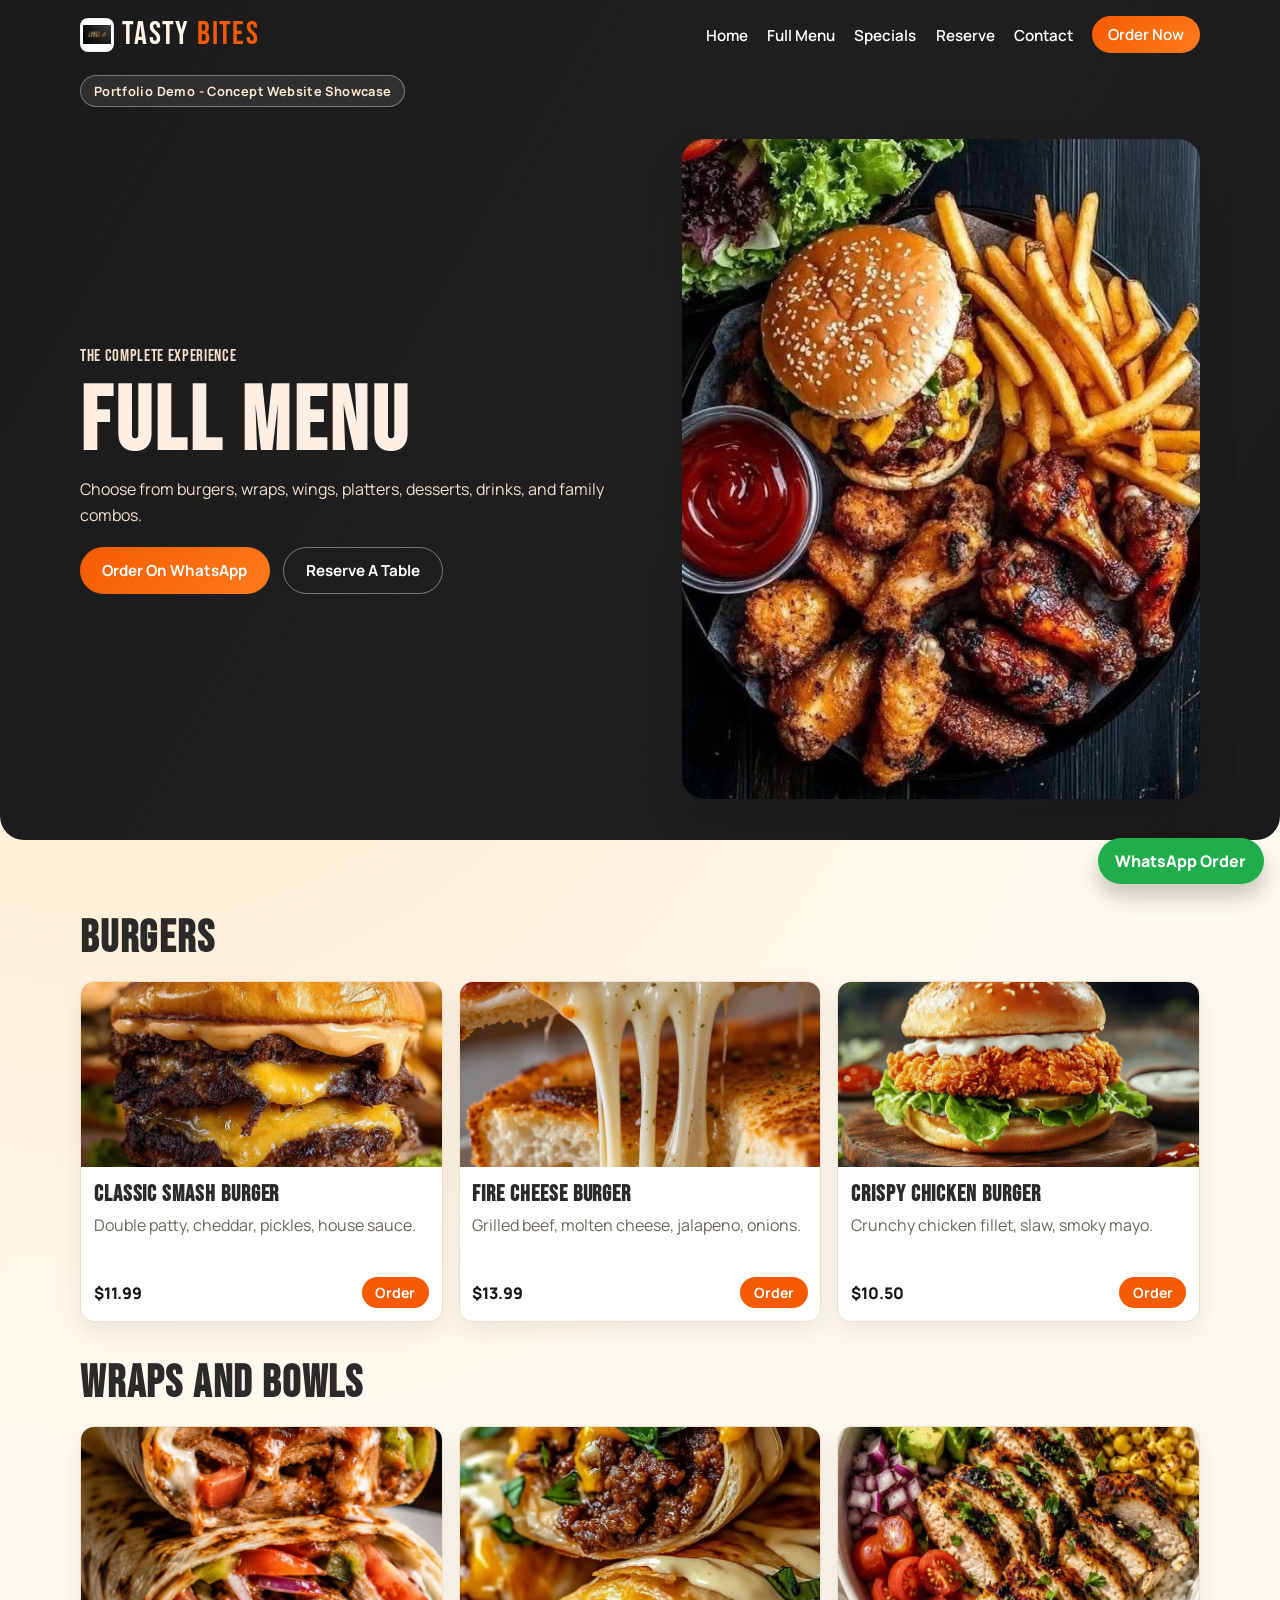
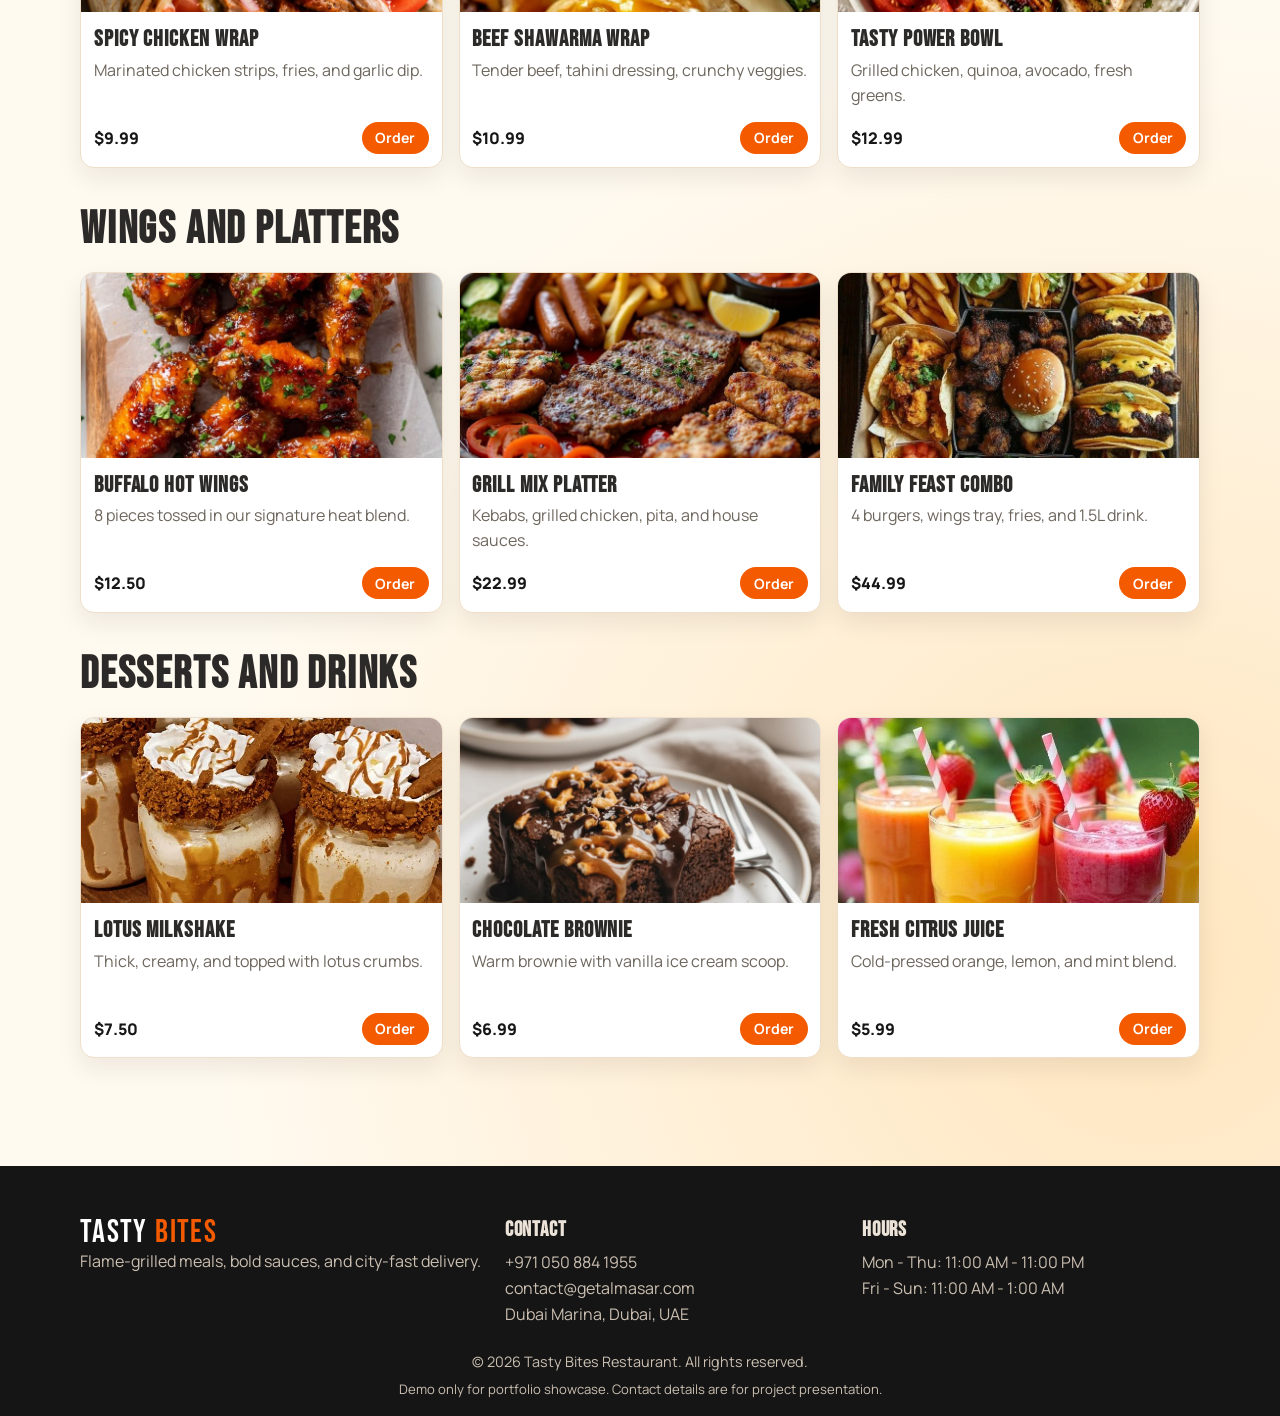
==== menu.html @ 3a83e609 "Complete Tasty Bites website with full pages, media updates, and interactions" ====
<!DOCTYPE html>
<html lang="en">
<head>
   <meta charset="UTF-8" />
   <meta name="viewport" content="width=device-width, initial-scale=1.0" />
   <meta name="description" content="Full restaurant menu for Tasty Bites Restaurant." />
   <title>Full Menu | Tasty Bites</title>
   <link rel="preconnect" href="https://fonts.googleapis.com" />
   <link rel="preconnect" href="https://fonts.gstatic.com" crossorigin />
   <link href="https://fonts.googleapis.com/css2?family=Bebas+Neue&family=Manrope:wght@400;500;600;700;800&display=swap" rel="stylesheet" />
   <link rel="stylesheet" href="styles.css" />
</head>
<body class="menu-page">
   <header class="header" id="home">
      <nav class="nav container" aria-label="Main navigation">
         <a href="index.html" class="brand" aria-label="Tasty Bites home">
            <img src="images/logo.jpg" alt="Tasty Bites logo" class="brand-logo" />
            Tasty<span>Bites</span>
         </a>
         <button class="nav-toggle" id="nav-toggle" aria-label="Toggle menu" aria-expanded="false">Menu</button>
         <ul class="nav-links" id="nav-links">
            <li><a href="index.html#home">Home</a></li>
            <li><a href="menu.html">Full Menu</a></li>
            <li><a href="index.html#specials">Specials</a></li>
            <li><a href="index.html#reservation">Reserve</a></li>
            <li><a href="index.html#contact">Contact</a></li>
            <li><a class="btn btn-nav js-whatsapp-order" href="https://wa.me/9710508841955" data-item="I want to place a full menu order">Order Now</a></li>
         </ul>
      </nav>

      <div class="container">
         <p class="demo-badge">Portfolio Demo - Concept Website Showcase</p>
      </div>

      <section class="hero container menu-hero">
         <div class="hero-copy reveal-up">
            <p class="eyebrow">The Complete Experience</p>
            <h1>Full Menu</h1>
            <p>Choose from burgers, wraps, wings, platters, desserts, drinks, and family combos.</p>
            <div class="hero-actions">
               <a class="btn js-whatsapp-order" href="https://wa.me/9710508841955" data-item="Hi, I need help choosing from the full menu">Order On WhatsApp</a>
               <a class="btn btn-ghost" href="index.html#reservation">Reserve A Table</a>
            </div>
         </div>
         <div class="hero-media reveal-up delay-1">
            <img src="images/food-bg.jpg" alt="Tasty Bites menu spread" class="cover-image" />
         </div>
      </section>
   </header>

   <main>
      <section class="section container">
         <div class="menu-group reveal-up" id="burgers">
            <h2>Burgers</h2>
            <div class="menu-grid">
               <article class="menu-item-card">
                  <img src="images/classic smash.jpg" alt="Classic smash burger" class="cover-image" />
                  <h3>Classic Smash Burger</h3>
                  <p>Double patty, cheddar, pickles, house sauce.</p>
                  <div class="menu-item-footer"><span>$11.99</span><a href="https://wa.me/9710508841955" class="js-whatsapp-order" data-item="Classic Smash Burger">Order</a></div>
               </article>
               <article class="menu-item-card">
                  <img src="images/Fire cheese.jpg" alt="Fire cheese burger" class="cover-image" />
                  <h3>Fire Cheese Burger</h3>
                  <p>Grilled beef, molten cheese, jalapeno, onions.</p>
                  <div class="menu-item-footer"><span>$13.99</span><a href="https://wa.me/9710508841955" class="js-whatsapp-order" data-item="Fire Cheese Burger">Order</a></div>
               </article>
               <article class="menu-item-card">
                  <img src="images/chicken burger.jpg" alt="Crispy chicken burger" class="cover-image" />
                  <h3>Crispy Chicken Burger</h3>
                  <p>Crunchy chicken fillet, slaw, smoky mayo.</p>
                  <div class="menu-item-footer"><span>$10.50</span><a href="https://wa.me/9710508841955" class="js-whatsapp-order" data-item="Crispy Chicken Burger">Order</a></div>
               </article>
            </div>
         </div>

         <div class="menu-group reveal-up delay-1" id="wraps">
            <h2>Wraps And Bowls</h2>
            <div class="menu-grid">
               <article class="menu-item-card">
                  <img src="images/spicy wrap.jpg" alt="Spicy chicken wrap" class="cover-image" />
                  <h3>Spicy Chicken Wrap</h3>
                  <p>Marinated chicken strips, fries, and garlic dip.</p>
                  <div class="menu-item-footer"><span>$9.99</span><a href="https://wa.me/9710508841955" class="js-whatsapp-order" data-item="Spicy Chicken Wrap">Order</a></div>
               </article>
               <article class="menu-item-card">
                  <img src="images/beef Wrap.jpg" alt="Beef shawarma wrap" class="cover-image" />
                  <h3>Beef Shawarma Wrap</h3>
                  <p>Tender beef, tahini dressing, crunchy veggies.</p>
                  <div class="menu-item-footer"><span>$10.99</span><a href="https://wa.me/9710508841955" class="js-whatsapp-order" data-item="Beef Shawarma Wrap">Order</a></div>
               </article>
               <article class="menu-item-card">
                  <img src="images/power bowl.jpg" alt="Healthy power bowl" class="cover-image" />
                  <h3>Tasty Power Bowl</h3>
                  <p>Grilled chicken, quinoa, avocado, fresh greens.</p>
                  <div class="menu-item-footer"><span>$12.99</span><a href="https://wa.me/9710508841955" class="js-whatsapp-order" data-item="Flame Power Bowl">Order</a></div>
               </article>
            </div>
         </div>

         <div class="menu-group reveal-up" id="platters">
            <h2>Wings And Platters</h2>
            <div class="menu-grid">
               <article class="menu-item-card">
                  <img src="images/hot wings.jpg" alt="Buffalo hot wings" class="cover-image" />
                  <h3>Buffalo Hot Wings</h3>
                  <p>8 pieces tossed in our signature heat blend.</p>
                  <div class="menu-item-footer"><span>$12.50</span><a href="https://wa.me/9710508841955" class="js-whatsapp-order" data-item="Buffalo Hot Wings">Order</a></div>
               </article>
               <article class="menu-item-card">
                  <img src="images/Grill mix.jpg" alt="Mixed grill platter" class="cover-image" />
                  <h3>Grill Mix Platter</h3>
                  <p>Kebabs, grilled chicken, pita, and house sauces.</p>
                  <div class="menu-item-footer"><span>$22.99</span><a href="https://wa.me/9710508841955" class="js-whatsapp-order" data-item="Grill Mix Platter">Order</a></div>
               </article>
               <article class="menu-item-card">
                  <img src="images/family feast.jpg" alt="Family feast combo" class="cover-image" />
                  <h3>Family Feast Combo</h3>
                  <p>4 burgers, wings tray, fries, and 1.5L drink.</p>
                  <div class="menu-item-footer"><span>$44.99</span><a href="https://wa.me/9710508841955" class="js-whatsapp-order" data-item="Family Feast Combo">Order</a></div>
               </article>
            </div>
         </div>

         <div class="menu-group reveal-up delay-1" id="desserts">
            <h2>Desserts And Drinks</h2>
            <div class="menu-grid">
               <article class="menu-item-card">
                  <img src="images/Lotus Biscoff Milkshakes.jpg" alt="Lotus milkshake" class="cover-image" />
                  <h3>Lotus Milkshake</h3>
                  <p>Thick, creamy, and topped with lotus crumbs.</p>
                  <div class="menu-item-footer"><span>$7.50</span><a href="https://wa.me/9710508841955" class="js-whatsapp-order" data-item="Lotus Milkshake">Order</a></div>
               </article>
               <article class="menu-item-card">
                  <img src="images/choco brownie.jpg" alt="Chocolate brownie" class="cover-image" />
                  <h3>Chocolate Brownie</h3>
                  <p>Warm brownie with vanilla ice cream scoop.</p>
                  <div class="menu-item-footer"><span>$6.99</span><a href="https://wa.me/9710508841955" class="js-whatsapp-order" data-item="Chocolate Brownie">Order</a></div>
               </article>
               <article class="menu-item-card">
                  <img src="images/Fresh  juices.jpg" alt="Fresh orange juice" class="cover-image" />
                  <h3>Fresh Citrus Juice</h3>
                  <p>Cold-pressed orange, lemon, and mint blend.</p>
                  <div class="menu-item-footer"><span>$5.99</span><a href="https://wa.me/9710508841955" class="js-whatsapp-order" data-item="Fresh Citrus Juice">Order</a></div>
               </article>
            </div>
         </div>
      </section>
   </main>

   <footer class="footer" id="contact">
      <div class="container footer-grid">
         <div>
            <a href="index.html" class="brand brand-footer">Tasty<span>Bites</span></a>
            <p>Flame-grilled meals, bold sauces, and city-fast delivery.</p>
         </div>

         <div>
            <h3>Contact</h3>
            <p><a href="tel:+9710508841955">+971 050 884 1955</a></p>
            <p><a href="mailto:contact@getalmasar.com">contact@getalmasar.com</a></p>
            <p>Dubai Marina, Dubai, UAE</p>
         </div>

         <div>
            <h3>Hours</h3>
            <p>Mon - Thu: 11:00 AM - 11:00 PM</p>
            <p>Fri - Sun: 11:00 AM - 1:00 AM</p>
         </div>
      </div>
      <p class="copyright">&copy; <span id="year"></span> Tasty Bites Restaurant. All rights reserved.</p>
      <p class="demo-note">Demo only for portfolio showcase. Contact details are for project presentation.</p>
   </footer>

   <a
      class="whatsapp-float js-whatsapp-order"
      href="https://wa.me/9710508841955"
      data-item="Hi Tasty Bites, I would like to place an order from the full menu."
      aria-label="Chat on WhatsApp"
   >
      WhatsApp Order
   </a>

   <script src="script.js"></script>
</body>
</html>
---- styles.css ----
:root {
    --bg: #fffaf0;
    --surface: #ffffff;
    --surface-soft: #fff2dd;
    --charcoal: #171717;
    --text: #2b2a28;
    --muted: #6d665d;
    --brand: #f45b00;
    --brand-dark: #cb4600;
    --accent: #ffb703;
    --success: #0f9d58;
    --radius-md: 14px;
    --radius-lg: 22px;
    --shadow: 0 20px 40px rgba(0, 0, 0, 0.12);
}

* {
    box-sizing: border-box;
}

html {
    scroll-behavior: smooth;
}

body {
    margin: 0;
    font-family: "Manrope", sans-serif;
    background: radial-gradient(circle at 10% 15%, #ffe8c8 0%, transparent 36%),
        radial-gradient(circle at 90% 85%, #ffe6bf 0%, transparent 34%),
        var(--bg);
    color: var(--text);
    overflow-x: hidden;
}

h1,
h2,
h3,
.brand,
.eyebrow {
    font-family: "Bebas Neue", sans-serif;
    letter-spacing: 0.04em;
    margin: 0;
}

p {
    margin: 0;
}

a {
    color: inherit;
    text-decoration: none;
}

.container {
    width: min(1120px, 92%);
    margin: 0 auto;
}

.section {
    padding: 4.5rem 0;
}

.section-alt {
    background: linear-gradient(180deg, #fffaf0, #fff2dd);
}

.section-dark {
    background: linear-gradient(120deg, #1f1c1a 0%, #2f2620 100%);
    color: #f2ebe2;
}

.section-head {
    margin-bottom: 2rem;
}

.section-tools {
    margin-top: 0.8rem;
}

.section-head h2 {
    font-size: clamp(2rem, 5vw, 3.1rem);
    line-height: 1;
}

.eyebrow {
    display: inline-block;
    font-size: 1.05rem;
    color: var(--brand);
    margin-bottom: 0.4rem;
}

.site-bg-shapes {
    position: fixed;
    inset: 0;
    pointer-events: none;
    z-index: -1;
}

.shape {
    position: absolute;
    border-radius: 50%;
    filter: blur(2px);
}

.shape-one {
    width: 180px;
    height: 180px;
    right: -55px;
    top: 16%;
    background: radial-gradient(circle, rgba(244, 91, 0, 0.26), transparent 68%);
}

.shape-two {
    width: 220px;
    height: 220px;
    left: -65px;
    top: 50%;
    background: radial-gradient(circle, rgba(255, 183, 3, 0.25), transparent 68%);
}

.shape-three {
    width: 280px;
    height: 280px;
    right: 24%;
    bottom: -110px;
    background: radial-gradient(circle, rgba(244, 91, 0, 0.16), transparent 70%);
}

.header {
    background: linear-gradient(120deg, #1a1a1a 0%, #1f1f1f 50%, #1a1a1a 100%);
    color: #fff9f0;
    border-bottom-left-radius: 30px;
    border-bottom-right-radius: 30px;
    overflow: hidden;
}

.nav {
    display: flex;
    justify-content: space-between;
    align-items: center;
    padding: 1rem 0;
    gap: 1rem;
}

.brand {
    display: inline-flex;
    align-items: center;
    gap: 0.5rem;
    font-size: 2rem;
    line-height: 1;
    color: #fff6ea;
}

.brand-logo {
    width: 34px;
    height: 34px;
    object-fit: contain;
    border-radius: 8px;
    background: #fff;
    padding: 2px;
    border: 1px solid rgba(0, 0, 0, 0.08);
}

.brand span {
    color: var(--brand);
}

.nav-toggle {
    display: none;
    border: 1px solid rgba(255, 255, 255, 0.35);
    background: transparent;
    color: #fff;
    padding: 0.45rem 0.8rem;
    border-radius: 8px;
    cursor: pointer;
}

.nav-links {
    display: flex;
    align-items: center;
    gap: 1.2rem;
    list-style: none;
    margin: 0;
    padding: 0;
}

.nav-links a {
    color: #fff;
    font-weight: 600;
    font-size: 0.95rem;
}

.nav-links a:hover {
    color: var(--accent);
}

.btn {
    border: none;
    display: inline-flex;
    align-items: center;
    justify-content: center;
    gap: 0.5rem;
    background: linear-gradient(135deg, var(--brand), #ff7b1d);
    color: #fff;
    font-weight: 700;
    font-size: 0.95rem;
    border-radius: 999px;
    padding: 0.75rem 1.4rem;
    cursor: pointer;
    transition: transform 0.25s ease, box-shadow 0.25s ease, background-color 0.25s ease;
}

.btn:hover {
    transform: translateY(-2px);
    box-shadow: 0 10px 20px rgba(244, 91, 0, 0.35);
}

.btn-ghost {
    background: transparent;
    border: 1px solid rgba(255, 255, 255, 0.4);
}

.btn-nav {
    padding: 0.5rem 1rem;
}

.demo-badge {
    display: inline-flex;
    align-items: center;
    padding: 0.35rem 0.8rem;
    border-radius: 999px;
    border: 1px solid rgba(255, 255, 255, 0.35);
    background: rgba(255, 255, 255, 0.09);
    color: #ffe8d2;
    font-size: 0.8rem;
    font-weight: 700;
    letter-spacing: 0.03em;
    margin: 0.4rem 0 0;
}

.hero {
    display: grid;
    grid-template-columns: 1.1fr 1fr;
    gap: 2rem;
    align-items: center;
    padding: 2rem 0 3.4rem;
}

.hero-copy h1 {
    font-size: clamp(3rem, 7vw, 5.6rem);
    line-height: 0.92;
    margin: 0.35rem 0 0.8rem;
    color: #ffefe2;
}

.hero-copy p {
    color: #f4dfca;
    line-height: 1.6;
    max-width: 560px;
}

.hero-actions {
    display: flex;
    flex-wrap: wrap;
    gap: 0.8rem;
    margin-top: 1.2rem;
}

.hero-highlights {
    margin: 1.4rem 0 0;
    padding: 0;
    list-style: none;
    display: flex;
    flex-wrap: wrap;
    gap: 0.9rem;
}

.hero-highlights li {
    background: rgba(255, 255, 255, 0.08);
    border: 1px solid rgba(255, 255, 255, 0.2);
    border-radius: 999px;
    padding: 0.35rem 0.8rem;
    font-size: 0.85rem;
}

.hero-media {
    position: relative;
}

.cover-image {
    width: 100%;
    height: 100%;
    object-fit: cover;
    display: block;
    background: #ece5db;
}

.hero-media .cover-image {
    min-height: 380px;
    border-radius: var(--radius-lg);
    box-shadow: var(--shadow);
}

.floating-card {
    position: absolute;
    bottom: 1rem;
    left: 1rem;
    background: rgba(18, 18, 18, 0.86);
    color: #fff;
    border: 1px solid rgba(255, 255, 255, 0.24);
    border-radius: 12px;
    padding: 0.65rem 0.85rem;
    font-weight: 700;
    font-size: 0.85rem;
}

.category-grid,
.special-grid,
.feature-grid,
.media-grid {
    display: grid;
    gap: 1.1rem;
}

.category-grid {
    grid-template-columns: repeat(3, minmax(0, 1fr));
}

.category-card,
.special-card,
.feature-card,
.reservation-form,
.media-grid video,
.about-media,
.map-wrap iframe {
    border-radius: var(--radius-md);
}

.category-card {
    background: var(--surface);
    box-shadow: 0 10px 20px rgba(32, 22, 10, 0.08);
    overflow: hidden;
    transition: transform 0.3s ease;
}

.category-card:hover {
    transform: translateY(-4px);
}

.category-card .cover-image {
    height: 170px;
}

.category-card h3 {
    padding: 0.9rem 0.9rem 1rem;
    font-size: 1.5rem;
}

.special-grid {
    grid-template-columns: repeat(3, minmax(0, 1fr));
}

.special-card {
    overflow: hidden;
    background: #1e1c1a;
    color: #fff;
    box-shadow: 0 15px 30px rgba(40, 20, 0, 0.2);
}

.special-card .cover-image {
    height: 210px;
}

.special-content {
    padding: 1rem;
}

.special-content h3 {
    font-size: 1.7rem;
    margin-bottom: 0.35rem;
}

.special-content p {
    color: #d7d0c8;
    font-size: 0.92rem;
}

.special-meta {
    margin-top: 0.85rem;
    display: flex;
    justify-content: space-between;
    align-items: center;
}

.price {
    font-weight: 800;
    color: var(--accent);
}

.tag {
    background: #ff5f14;
    color: #fff;
    border-radius: 999px;
    padding: 0.28rem 0.6rem;
    font-size: 0.74rem;
    font-weight: 700;
}

.feature-grid {
    grid-template-columns: repeat(4, minmax(0, 1fr));
}

.feature-card {
    background: var(--surface);
    padding: 1.2rem;
    border: 1px solid #f0e5d5;
}

.feature-card h3 {
    font-size: 1.5rem;
    margin-bottom: 0.5rem;
}

.feature-card p {
    color: var(--muted);
    line-height: 1.55;
}

.about-layout {
    display: grid;
    grid-template-columns: 1fr 1fr;
    gap: 1.4rem;
    align-items: center;
}

.about-media {
    overflow: hidden;
    min-height: 330px;
}

.about-copy h2 {
    font-size: clamp(2rem, 4.4vw, 3.2rem);
    margin: 0.5rem 0 0.8rem;
}

.about-copy p {
    color: #ddd4c9;
    line-height: 1.7;
    margin-bottom: 0.9rem;
}

.media-grid {
    grid-template-columns: repeat(2, minmax(0, 1fr));
}

.media-grid video {
    width: 100%;
    aspect-ratio: 1 / 1;
    min-height: 0;
    background: #1f1f1f;
    object-fit: cover;
    box-shadow: 0 10px 20px rgba(0, 0, 0, 0.13);
}

.hover-preview {
    cursor: pointer;
}

.reservation-wrap {
    display: grid;
    grid-template-columns: 1fr 1.15fr;
    gap: 1.5rem;
    align-items: start;
}

.reservation-copy h2 {
    font-size: clamp(2rem, 4vw, 3rem);
    margin: 0.45rem 0 0.7rem;
}

.reservation-copy p {
    color: var(--muted);
    max-width: 420px;
    line-height: 1.65;
}

.reservation-form {
    background: var(--surface);
    border: 1px solid #eedec7;
    padding: 1rem;
    display: grid;
    grid-template-columns: 1fr 1fr;
    gap: 0.8rem;
}

.reservation-form label {
    display: flex;
    flex-direction: column;
    gap: 0.35rem;
    color: #4a443c;
    font-size: 0.88rem;
    font-weight: 700;
}

.reservation-form label:last-of-type,
.reservation-form .btn {
    grid-column: 1 / -1;
}

.reservation-status {
    grid-column: 1 / -1;
    margin-top: -0.1rem;
    color: var(--success);
    font-size: 0.88rem;
    font-weight: 700;
    min-height: 1.2rem;
}

.reservation-status.error {
    color: #c84032;
}

.reservation-form input,
.reservation-form textarea {
    width: 100%;
    border: 1px solid #e2d4c0;
    border-radius: 10px;
    padding: 0.7rem 0.8rem;
    font: inherit;
    color: #232323;
    background: #fffdf9;
}

.reservation-form input:focus,
.reservation-form textarea:focus {
    outline: none;
    border-color: #ff8b47;
    box-shadow: 0 0 0 3px rgba(255, 139, 71, 0.2);
}

.footer {
    background: #151515;
    color: #ebe2d8;
    padding: 3.2rem 0 1rem;
}

.footer-grid {
    display: grid;
    grid-template-columns: 1.2fr 1fr 1fr;
    gap: 1.2rem;
    margin-bottom: 1.4rem;
}

.brand-footer {
    color: #fff;
}

.footer h3 {
    font-size: 1.3rem;
    margin-bottom: 0.55rem;
}

.footer p {
    color: #cbbfb1;
    line-height: 1.6;
}

.map-wrap iframe {
    width: 100%;
    min-height: 240px;
    border: 0;
}

.copyright {
    text-align: center;
    margin-top: 1rem;
    color: #b4a391;
    font-size: 0.9rem;
}

.demo-note {
    text-align: center;
    color: #9f8e7d;
    font-size: 0.82rem;
    margin-top: 0.4rem;
}

.cover-image.is-missing {
    object-fit: contain;
    padding: 1rem;
    background: linear-gradient(145deg, #f5ebe0, #ece0d1);
}

.whatsapp-float {
    position: fixed;
    right: 1rem;
    bottom: 1rem;
    z-index: 20;
    background: #1fae4b;
    color: #fff;
    border-radius: 999px;
    padding: 0.75rem 1.1rem;
    font-weight: 800;
    box-shadow: 0 12px 22px rgba(0, 0, 0, 0.22);
    transition: transform 0.2s ease, background-color 0.2s ease;
}

.whatsapp-float:hover {
    transform: translateY(-2px);
    background: #17853a;
}

.menu-page .header {
    border-bottom-left-radius: 24px;
    border-bottom-right-radius: 24px;
}

.menu-hero {
    padding-bottom: 2.6rem;
}

.menu-group {
    margin-bottom: 2.2rem;
}

.menu-group h2 {
    font-size: clamp(2rem, 4.5vw, 2.8rem);
    margin-bottom: 1rem;
}

.menu-grid {
    display: grid;
    grid-template-columns: repeat(3, minmax(0, 1fr));
    gap: 1rem;
}

.menu-item-card {
    background: var(--surface);
    border-radius: var(--radius-md);
    overflow: hidden;
    border: 1px solid #efdfca;
    box-shadow: 0 10px 24px rgba(31, 17, 2, 0.08);
}

.menu-item-card .cover-image {
    height: 185px;
}

.menu-item-card h3 {
    font-size: 1.45rem;
    padding: 0.8rem 0.8rem 0.3rem;
}

.menu-item-card p {
    padding: 0 0.8rem;
    color: var(--muted);
    line-height: 1.55;
    min-height: 3.2em;
}

.menu-item-footer {
    display: flex;
    align-items: center;
    justify-content: space-between;
    padding: 0.8rem;
}

.menu-item-footer span {
    color: #171717;
    font-weight: 800;
}

.menu-item-footer a {
    background: var(--brand);
    color: #fff;
    border-radius: 999px;
    padding: 0.4rem 0.85rem;
    font-weight: 700;
    font-size: 0.88rem;
}

.menu-item-footer a:hover {
    background: var(--brand-dark);
}

.reveal-up {
    opacity: 0;
    transform: translateY(18px);
    transition: opacity 0.55s ease, transform 0.55s ease;
}

.reveal-up.visible {
    opacity: 1;
    transform: translateY(0);
}

.delay-1 {
    transition-delay: 0.12s;
}

.delay-2 {
    transition-delay: 0.22s;
}

@media (max-width: 980px) {
    .hero,
    .about-layout,
    .reservation-wrap {
        grid-template-columns: 1fr;
    }

    .category-grid,
    .special-grid,
    .menu-grid {
        grid-template-columns: repeat(2, minmax(0, 1fr));
    }

    .feature-grid,
    .footer-grid {
        grid-template-columns: repeat(2, minmax(0, 1fr));
    }

    .hero-copy h1 {
        font-size: clamp(2.8rem, 8vw, 4.7rem);
    }
}

@media (max-width: 760px) {
    .nav {
        position: relative;
    }

    .nav-toggle {
        display: inline-flex;
    }

    .nav-links {
        position: absolute;
        top: calc(100% + 0.5rem);
        right: 0;
        background: #252525;
        border: 1px solid rgba(255, 255, 255, 0.16);
        border-radius: 12px;
        width: min(280px, 95vw);
        padding: 0.9rem;
        flex-direction: column;
        align-items: stretch;
        display: none;
    }

    .nav-links.open {
        display: flex;
    }

    .btn-nav {
        width: 100%;
    }

    .category-grid,
    .special-grid,
    .feature-grid,
    .media-grid,
    .footer-grid,
    .reservation-form,
    .menu-grid {
        grid-template-columns: 1fr;
    }

    .menu-item-card p {
        min-height: auto;
    }

    .whatsapp-float {
        right: 0.7rem;
        bottom: 0.7rem;
        padding: 0.65rem 0.95rem;
        font-size: 0.88rem;
    }

    .hero-highlights {
        gap: 0.5rem;
    }

    .section {
        padding: 3.6rem 0;
    }
}
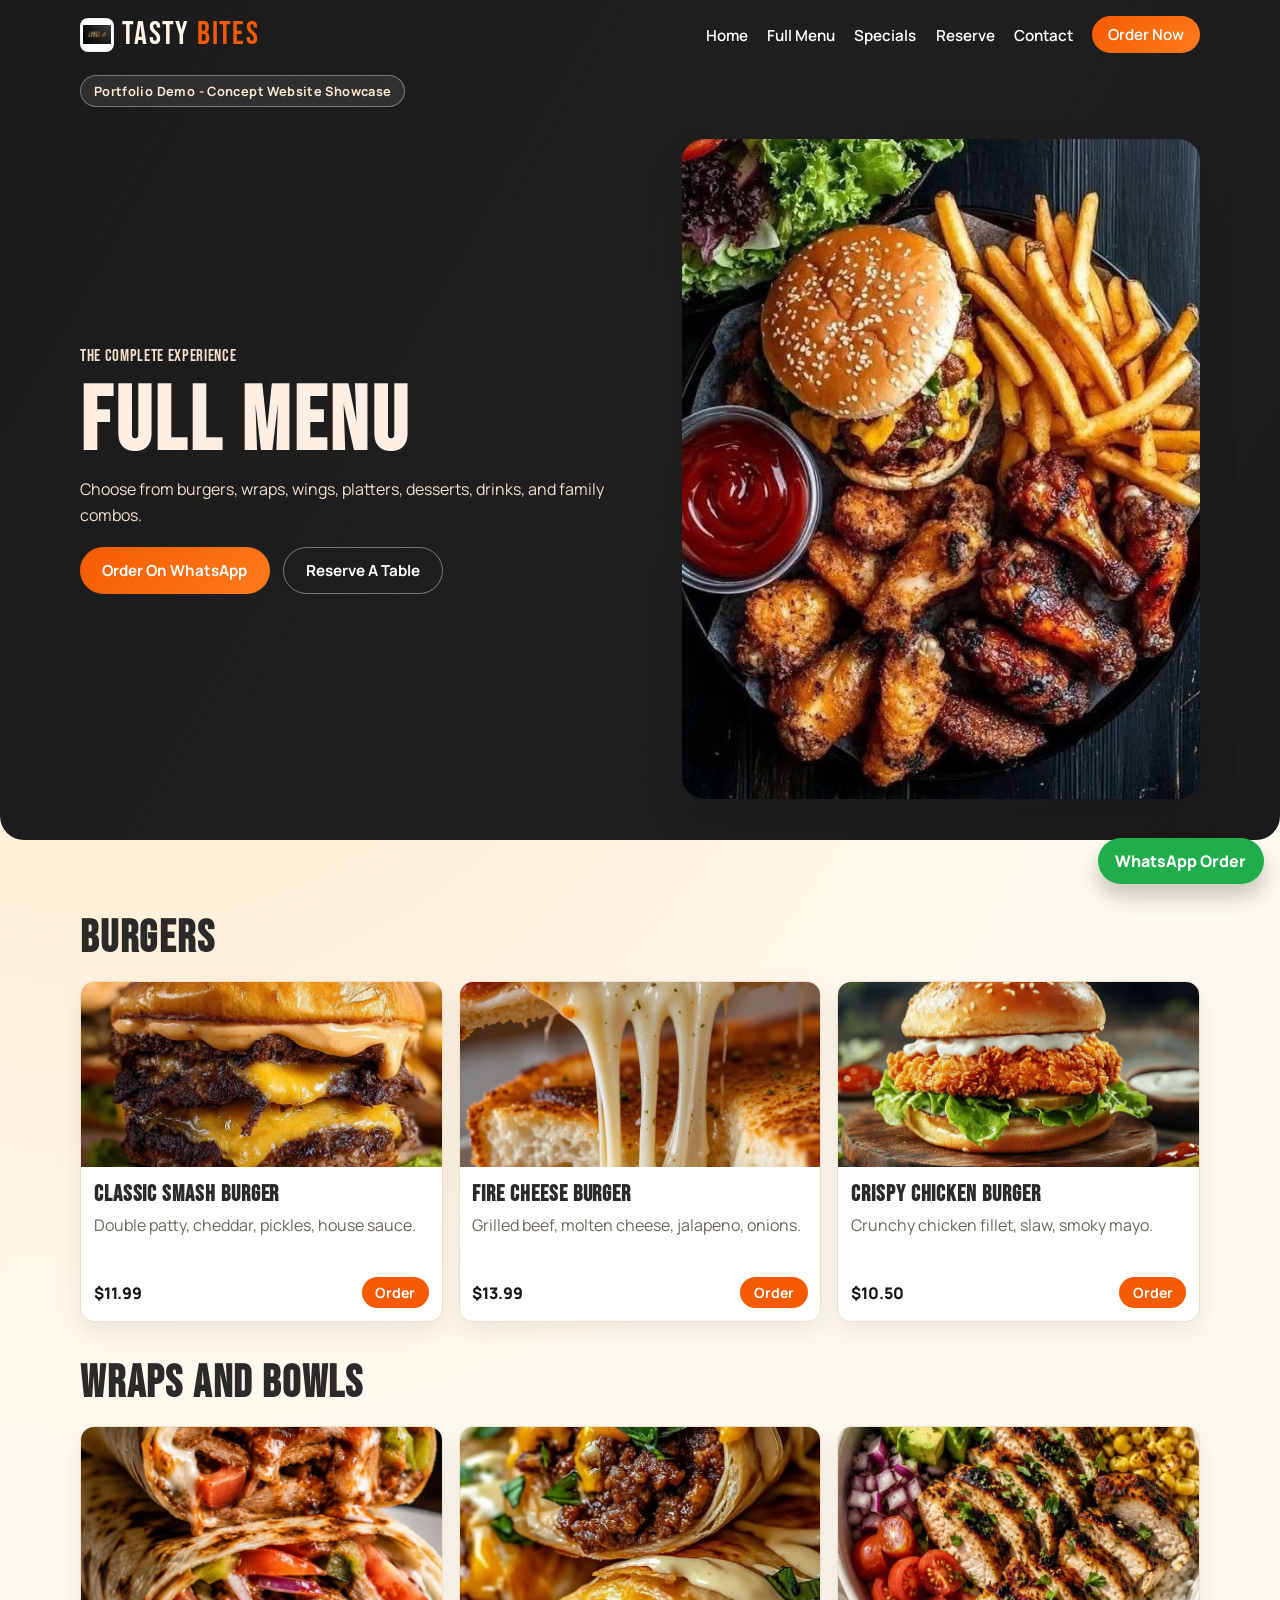
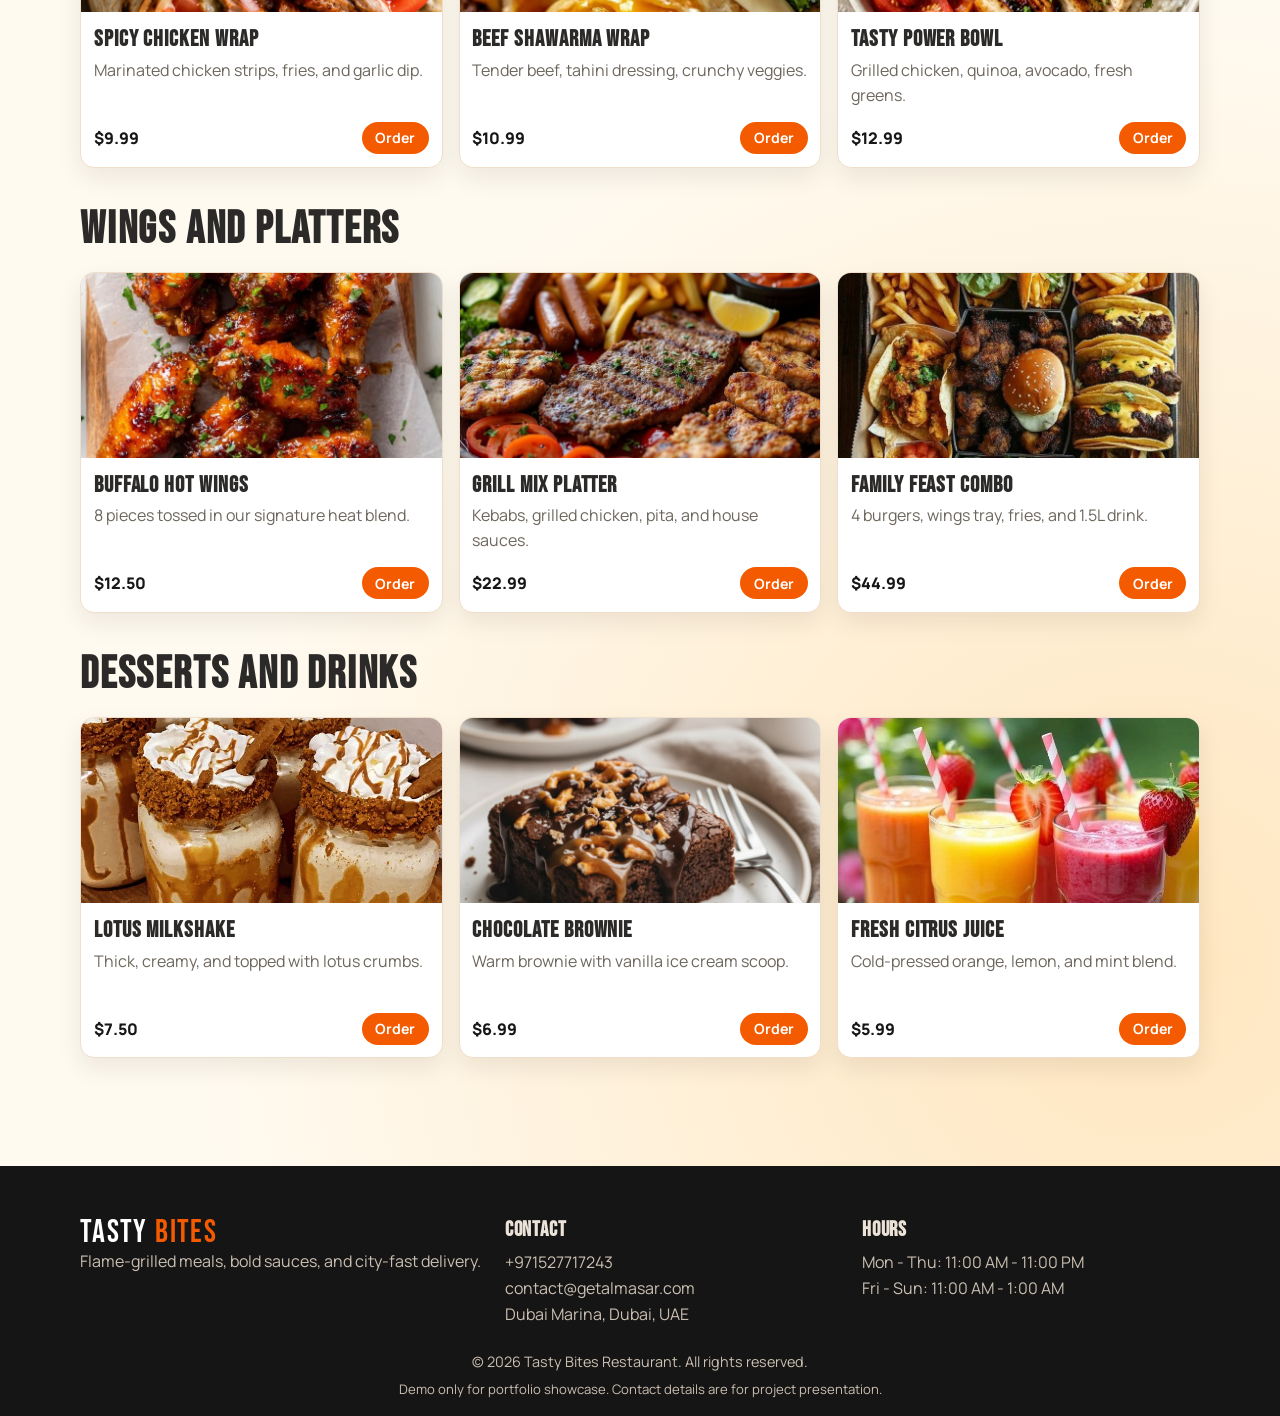
==== commit e1baebb6: "Update WhatsApp contact number across site" ====
--- a/menu.html
+++ b/menu.html
@@ -1,4 +1,4 @@
-<!DOCTYPE html>
+﻿<!DOCTYPE html>
 <html lang="en">
 <head>
    <meta charset="UTF-8" />
@@ -24,7 +24,7 @@
             <li><a href="index.html#specials">Specials</a></li>
             <li><a href="index.html#reservation">Reserve</a></li>
             <li><a href="index.html#contact">Contact</a></li>
-            <li><a class="btn btn-nav js-whatsapp-order" href="https://wa.me/9710508841955" data-item="I want to place a full menu order">Order Now</a></li>
+            <li><a class="btn btn-nav js-whatsapp-order" href="https://wa.me/971527717243" data-item="I want to place a full menu order">Order Now</a></li>
          </ul>
       </nav>
 
@@ -38,7 +38,7 @@
             <h1>Full Menu</h1>
             <p>Choose from burgers, wraps, wings, platters, desserts, drinks, and family combos.</p>
             <div class="hero-actions">
-               <a class="btn js-whatsapp-order" href="https://wa.me/9710508841955" data-item="Hi, I need help choosing from the full menu">Order On WhatsApp</a>
+               <a class="btn js-whatsapp-order" href="https://wa.me/971527717243" data-item="Hi, I need help choosing from the full menu">Order On WhatsApp</a>
                <a class="btn btn-ghost" href="index.html#reservation">Reserve A Table</a>
             </div>
          </div>
@@ -57,19 +57,19 @@
                   <img src="images/classic smash.jpg" alt="Classic smash burger" class="cover-image" />
                   <h3>Classic Smash Burger</h3>
                   <p>Double patty, cheddar, pickles, house sauce.</p>
-                  <div class="menu-item-footer"><span>$11.99</span><a href="https://wa.me/9710508841955" class="js-whatsapp-order" data-item="Classic Smash Burger">Order</a></div>
+                  <div class="menu-item-footer"><span>$11.99</span><a href="https://wa.me/971527717243" class="js-whatsapp-order" data-item="Classic Smash Burger">Order</a></div>
                </article>
                <article class="menu-item-card">
                   <img src="images/Fire cheese.jpg" alt="Fire cheese burger" class="cover-image" />
                   <h3>Fire Cheese Burger</h3>
                   <p>Grilled beef, molten cheese, jalapeno, onions.</p>
-                  <div class="menu-item-footer"><span>$13.99</span><a href="https://wa.me/9710508841955" class="js-whatsapp-order" data-item="Fire Cheese Burger">Order</a></div>
+                  <div class="menu-item-footer"><span>$13.99</span><a href="https://wa.me/971527717243" class="js-whatsapp-order" data-item="Fire Cheese Burger">Order</a></div>
                </article>
                <article class="menu-item-card">
                   <img src="images/chicken burger.jpg" alt="Crispy chicken burger" class="cover-image" />
                   <h3>Crispy Chicken Burger</h3>
                   <p>Crunchy chicken fillet, slaw, smoky mayo.</p>
-                  <div class="menu-item-footer"><span>$10.50</span><a href="https://wa.me/9710508841955" class="js-whatsapp-order" data-item="Crispy Chicken Burger">Order</a></div>
+                  <div class="menu-item-footer"><span>$10.50</span><a href="https://wa.me/971527717243" class="js-whatsapp-order" data-item="Crispy Chicken Burger">Order</a></div>
                </article>
             </div>
          </div>
@@ -81,19 +81,19 @@
                   <img src="images/spicy wrap.jpg" alt="Spicy chicken wrap" class="cover-image" />
                   <h3>Spicy Chicken Wrap</h3>
                   <p>Marinated chicken strips, fries, and garlic dip.</p>
-                  <div class="menu-item-footer"><span>$9.99</span><a href="https://wa.me/9710508841955" class="js-whatsapp-order" data-item="Spicy Chicken Wrap">Order</a></div>
+                  <div class="menu-item-footer"><span>$9.99</span><a href="https://wa.me/971527717243" class="js-whatsapp-order" data-item="Spicy Chicken Wrap">Order</a></div>
                </article>
                <article class="menu-item-card">
                   <img src="images/beef Wrap.jpg" alt="Beef shawarma wrap" class="cover-image" />
                   <h3>Beef Shawarma Wrap</h3>
                   <p>Tender beef, tahini dressing, crunchy veggies.</p>
-                  <div class="menu-item-footer"><span>$10.99</span><a href="https://wa.me/9710508841955" class="js-whatsapp-order" data-item="Beef Shawarma Wrap">Order</a></div>
+                  <div class="menu-item-footer"><span>$10.99</span><a href="https://wa.me/971527717243" class="js-whatsapp-order" data-item="Beef Shawarma Wrap">Order</a></div>
                </article>
                <article class="menu-item-card">
                   <img src="images/power bowl.jpg" alt="Healthy power bowl" class="cover-image" />
                   <h3>Tasty Power Bowl</h3>
                   <p>Grilled chicken, quinoa, avocado, fresh greens.</p>
-                  <div class="menu-item-footer"><span>$12.99</span><a href="https://wa.me/9710508841955" class="js-whatsapp-order" data-item="Flame Power Bowl">Order</a></div>
+                  <div class="menu-item-footer"><span>$12.99</span><a href="https://wa.me/971527717243" class="js-whatsapp-order" data-item="Flame Power Bowl">Order</a></div>
                </article>
             </div>
          </div>
@@ -105,19 +105,19 @@
                   <img src="images/hot wings.jpg" alt="Buffalo hot wings" class="cover-image" />
                   <h3>Buffalo Hot Wings</h3>
                   <p>8 pieces tossed in our signature heat blend.</p>
-                  <div class="menu-item-footer"><span>$12.50</span><a href="https://wa.me/9710508841955" class="js-whatsapp-order" data-item="Buffalo Hot Wings">Order</a></div>
+                  <div class="menu-item-footer"><span>$12.50</span><a href="https://wa.me/971527717243" class="js-whatsapp-order" data-item="Buffalo Hot Wings">Order</a></div>
                </article>
                <article class="menu-item-card">
                   <img src="images/Grill mix.jpg" alt="Mixed grill platter" class="cover-image" />
                   <h3>Grill Mix Platter</h3>
                   <p>Kebabs, grilled chicken, pita, and house sauces.</p>
-                  <div class="menu-item-footer"><span>$22.99</span><a href="https://wa.me/9710508841955" class="js-whatsapp-order" data-item="Grill Mix Platter">Order</a></div>
+                  <div class="menu-item-footer"><span>$22.99</span><a href="https://wa.me/971527717243" class="js-whatsapp-order" data-item="Grill Mix Platter">Order</a></div>
                </article>
                <article class="menu-item-card">
                   <img src="images/family feast.jpg" alt="Family feast combo" class="cover-image" />
                   <h3>Family Feast Combo</h3>
                   <p>4 burgers, wings tray, fries, and 1.5L drink.</p>
-                  <div class="menu-item-footer"><span>$44.99</span><a href="https://wa.me/9710508841955" class="js-whatsapp-order" data-item="Family Feast Combo">Order</a></div>
+                  <div class="menu-item-footer"><span>$44.99</span><a href="https://wa.me/971527717243" class="js-whatsapp-order" data-item="Family Feast Combo">Order</a></div>
                </article>
             </div>
          </div>
@@ -129,19 +129,19 @@
                   <img src="images/Lotus Biscoff Milkshakes.jpg" alt="Lotus milkshake" class="cover-image" />
                   <h3>Lotus Milkshake</h3>
                   <p>Thick, creamy, and topped with lotus crumbs.</p>
-                  <div class="menu-item-footer"><span>$7.50</span><a href="https://wa.me/9710508841955" class="js-whatsapp-order" data-item="Lotus Milkshake">Order</a></div>
+                  <div class="menu-item-footer"><span>$7.50</span><a href="https://wa.me/971527717243" class="js-whatsapp-order" data-item="Lotus Milkshake">Order</a></div>
                </article>
                <article class="menu-item-card">
                   <img src="images/choco brownie.jpg" alt="Chocolate brownie" class="cover-image" />
                   <h3>Chocolate Brownie</h3>
                   <p>Warm brownie with vanilla ice cream scoop.</p>
-                  <div class="menu-item-footer"><span>$6.99</span><a href="https://wa.me/9710508841955" class="js-whatsapp-order" data-item="Chocolate Brownie">Order</a></div>
+                  <div class="menu-item-footer"><span>$6.99</span><a href="https://wa.me/971527717243" class="js-whatsapp-order" data-item="Chocolate Brownie">Order</a></div>
                </article>
                <article class="menu-item-card">
                   <img src="images/Fresh  juices.jpg" alt="Fresh orange juice" class="cover-image" />
                   <h3>Fresh Citrus Juice</h3>
                   <p>Cold-pressed orange, lemon, and mint blend.</p>
-                  <div class="menu-item-footer"><span>$5.99</span><a href="https://wa.me/9710508841955" class="js-whatsapp-order" data-item="Fresh Citrus Juice">Order</a></div>
+                  <div class="menu-item-footer"><span>$5.99</span><a href="https://wa.me/971527717243" class="js-whatsapp-order" data-item="Fresh Citrus Juice">Order</a></div>
                </article>
             </div>
          </div>
@@ -157,7 +157,7 @@
 
          <div>
             <h3>Contact</h3>
-            <p><a href="tel:+9710508841955">+971 050 884 1955</a></p>
+            <p><a href="tel:+971527717243">+971527717243</a></p>
             <p><a href="mailto:contact@getalmasar.com">contact@getalmasar.com</a></p>
             <p>Dubai Marina, Dubai, UAE</p>
          </div>
@@ -174,7 +174,7 @@
 
    <a
       class="whatsapp-float js-whatsapp-order"
-      href="https://wa.me/9710508841955"
+      href="https://wa.me/971527717243"
       data-item="Hi Tasty Bites, I would like to place an order from the full menu."
       aria-label="Chat on WhatsApp"
    >
@@ -184,3 +184,4 @@
    <script src="script.js"></script>
 </body>
 </html>
+
--- a/styles.css
+++ b/styles.css
@@ -728,28 +728,63 @@
 @media (max-width: 760px) {
     .nav {
         position: relative;
+        z-index: 50;
     }
 
     .nav-toggle {
         display: inline-flex;
+        background: rgba(255, 255, 255, 0.06);
+        border-color: rgba(255, 255, 255, 0.5);
     }
 
     .nav-links {
         position: absolute;
         top: calc(100% + 0.5rem);
         right: 0;
-        background: #252525;
-        border: 1px solid rgba(255, 255, 255, 0.16);
+        z-index: 60;
+        background: #1f1f1f;
+        border: 1px solid rgba(255, 255, 255, 0.24);
         border-radius: 12px;
         width: min(280px, 95vw);
         padding: 0.9rem;
         flex-direction: column;
         align-items: stretch;
         display: none;
+        box-shadow: 0 16px 28px rgba(0, 0, 0, 0.35);
+        pointer-events: auto;
     }
 
     .nav-links.open {
         display: flex;
+    }
+
+    .nav-links li {
+        list-style: none;
+    }
+
+    .nav-links a {
+        display: block;
+        width: 100%;
+        color: #fff8ee;
+        padding: 0.62rem 0.72rem;
+        border-radius: 9px;
+    }
+
+    .nav-links a:hover,
+    .nav-links a:focus-visible {
+        color: #fff;
+        background: rgba(244, 91, 0, 0.25);
+    }
+
+    .nav-links .btn-nav {
+        margin-top: 0.3rem;
+        text-align: center;
+        background: linear-gradient(135deg, var(--brand), #ff7b1d);
+        border: none;
+    }
+
+    .header {
+        overflow: visible;
     }
 
     .btn-nav {
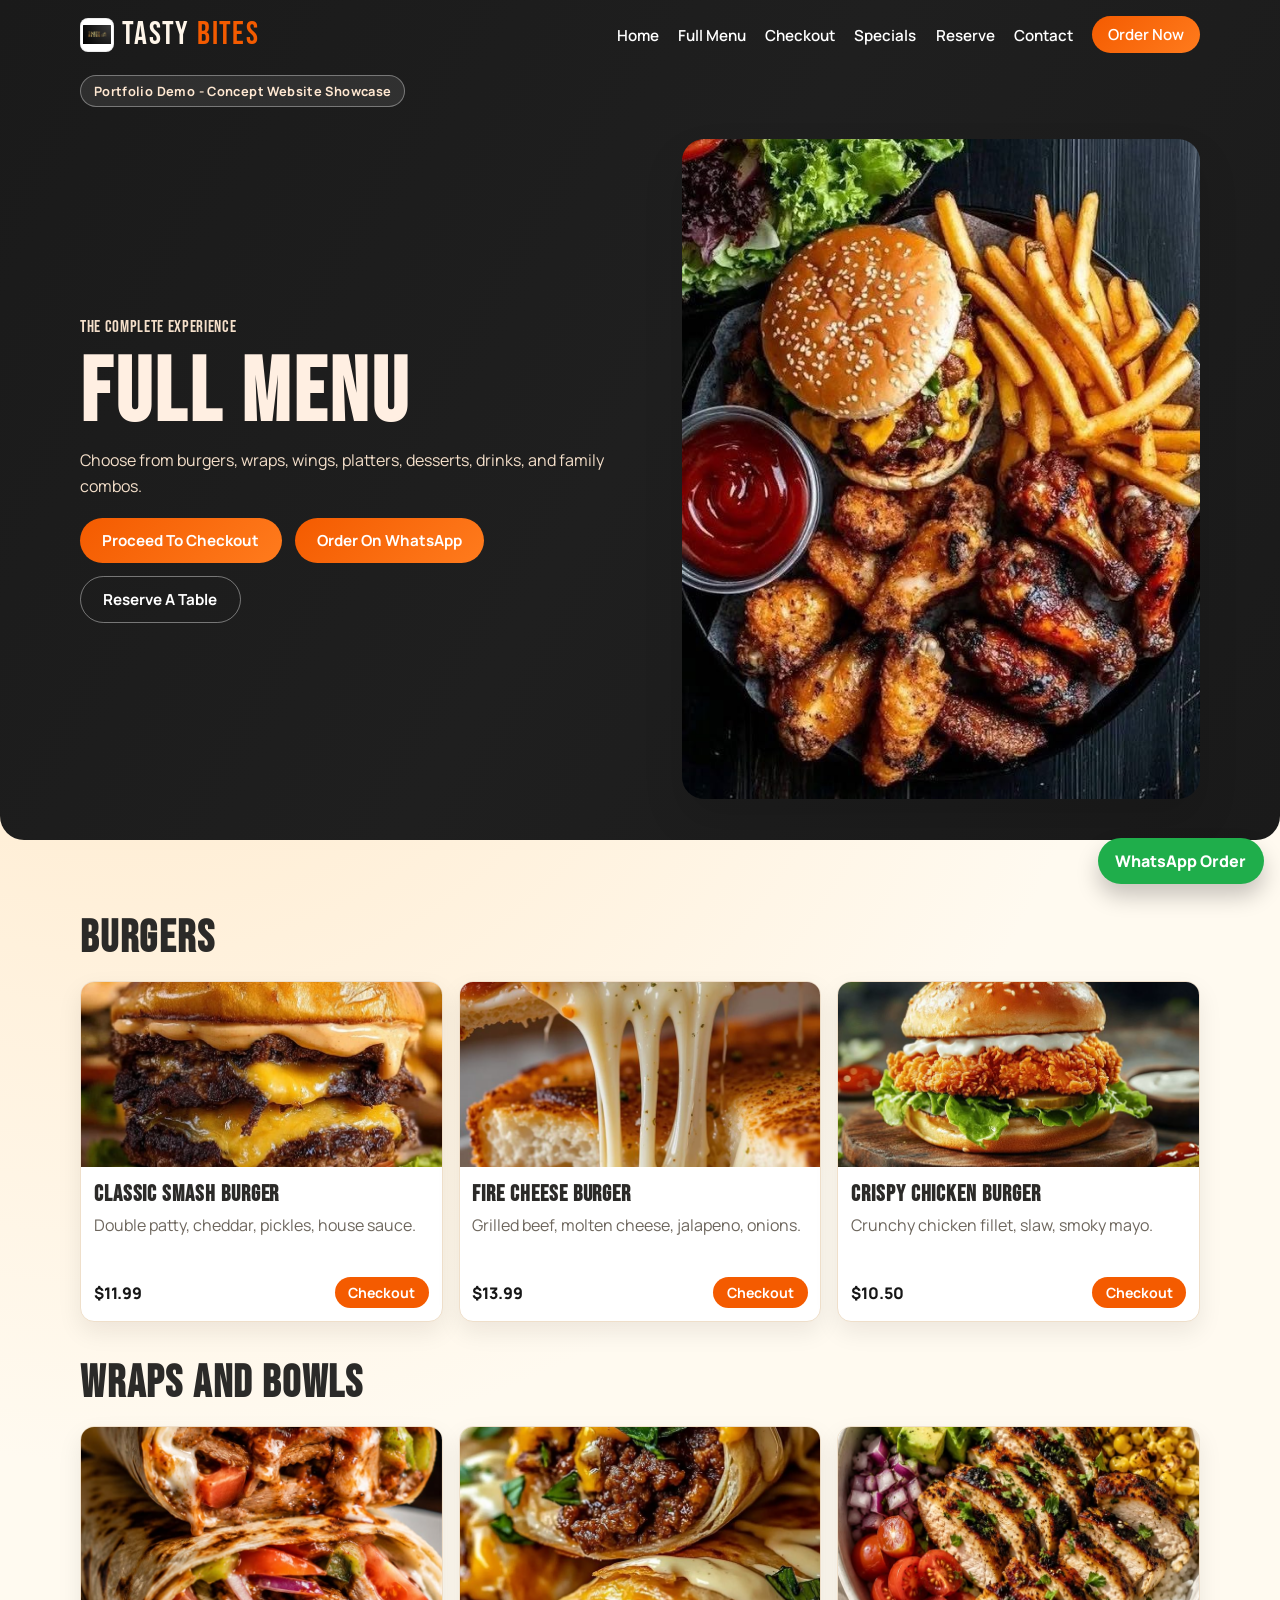
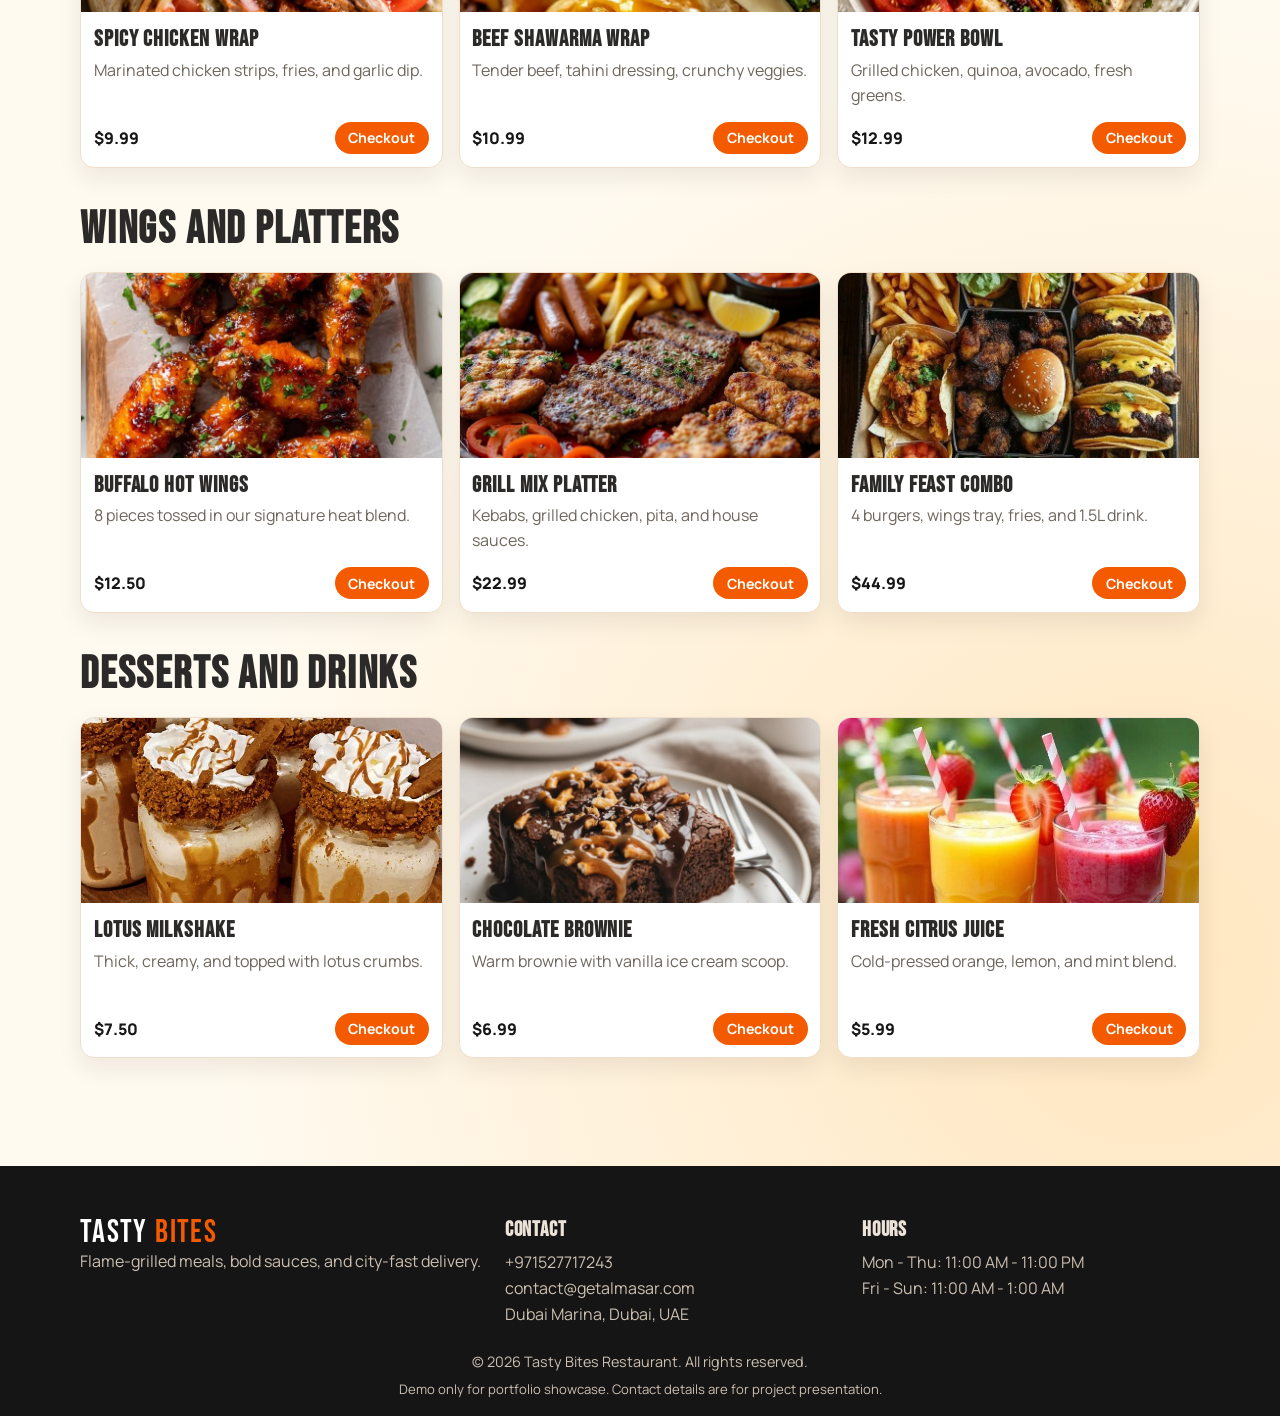
==== commit b2dce674: "Add full checkout page and connect menu order flow" ====
--- a/menu.html
+++ b/menu.html
@@ -21,6 +21,7 @@
          <ul class="nav-links" id="nav-links">
             <li><a href="index.html#home">Home</a></li>
             <li><a href="menu.html">Full Menu</a></li>
+            <li><a href="checkout.html">Checkout</a></li>
             <li><a href="index.html#specials">Specials</a></li>
             <li><a href="index.html#reservation">Reserve</a></li>
             <li><a href="index.html#contact">Contact</a></li>
@@ -38,6 +39,7 @@
             <h1>Full Menu</h1>
             <p>Choose from burgers, wraps, wings, platters, desserts, drinks, and family combos.</p>
             <div class="hero-actions">
+               <a class="btn" href="checkout.html">Proceed To Checkout</a>
                <a class="btn js-whatsapp-order" href="https://wa.me/971527717243" data-item="Hi, I need help choosing from the full menu">Order On WhatsApp</a>
                <a class="btn btn-ghost" href="index.html#reservation">Reserve A Table</a>
             </div>
@@ -57,19 +59,19 @@
                   <img src="images/classic smash.jpg" alt="Classic smash burger" class="cover-image" />
                   <h3>Classic Smash Burger</h3>
                   <p>Double patty, cheddar, pickles, house sauce.</p>
-                  <div class="menu-item-footer"><span>$11.99</span><a href="https://wa.me/971527717243" class="js-whatsapp-order" data-item="Classic Smash Burger">Order</a></div>
+                  <div class="menu-item-footer"><span>$11.99</span><a href="checkout.html?item=Classic%20Smash%20Burger">Checkout</a></div>
                </article>
                <article class="menu-item-card">
                   <img src="images/Fire cheese.jpg" alt="Fire cheese burger" class="cover-image" />
                   <h3>Fire Cheese Burger</h3>
                   <p>Grilled beef, molten cheese, jalapeno, onions.</p>
-                  <div class="menu-item-footer"><span>$13.99</span><a href="https://wa.me/971527717243" class="js-whatsapp-order" data-item="Fire Cheese Burger">Order</a></div>
+                  <div class="menu-item-footer"><span>$13.99</span><a href="checkout.html?item=Fire%20Cheese%20Burger">Checkout</a></div>
                </article>
                <article class="menu-item-card">
                   <img src="images/chicken burger.jpg" alt="Crispy chicken burger" class="cover-image" />
                   <h3>Crispy Chicken Burger</h3>
                   <p>Crunchy chicken fillet, slaw, smoky mayo.</p>
-                  <div class="menu-item-footer"><span>$10.50</span><a href="https://wa.me/971527717243" class="js-whatsapp-order" data-item="Crispy Chicken Burger">Order</a></div>
+                  <div class="menu-item-footer"><span>$10.50</span><a href="checkout.html?item=Crispy%20Chicken%20Burger">Checkout</a></div>
                </article>
             </div>
          </div>
@@ -81,19 +83,19 @@
                   <img src="images/spicy wrap.jpg" alt="Spicy chicken wrap" class="cover-image" />
                   <h3>Spicy Chicken Wrap</h3>
                   <p>Marinated chicken strips, fries, and garlic dip.</p>
-                  <div class="menu-item-footer"><span>$9.99</span><a href="https://wa.me/971527717243" class="js-whatsapp-order" data-item="Spicy Chicken Wrap">Order</a></div>
+                  <div class="menu-item-footer"><span>$9.99</span><a href="checkout.html?item=Spicy%20Chicken%20Wrap">Checkout</a></div>
                </article>
                <article class="menu-item-card">
                   <img src="images/beef Wrap.jpg" alt="Beef shawarma wrap" class="cover-image" />
                   <h3>Beef Shawarma Wrap</h3>
                   <p>Tender beef, tahini dressing, crunchy veggies.</p>
-                  <div class="menu-item-footer"><span>$10.99</span><a href="https://wa.me/971527717243" class="js-whatsapp-order" data-item="Beef Shawarma Wrap">Order</a></div>
+                  <div class="menu-item-footer"><span>$10.99</span><a href="checkout.html?item=Beef%20Shawarma%20Wrap">Checkout</a></div>
                </article>
                <article class="menu-item-card">
                   <img src="images/power bowl.jpg" alt="Healthy power bowl" class="cover-image" />
                   <h3>Tasty Power Bowl</h3>
                   <p>Grilled chicken, quinoa, avocado, fresh greens.</p>
-                  <div class="menu-item-footer"><span>$12.99</span><a href="https://wa.me/971527717243" class="js-whatsapp-order" data-item="Flame Power Bowl">Order</a></div>
+                  <div class="menu-item-footer"><span>$12.99</span><a href="checkout.html?item=Tasty%20Power%20Bowl">Checkout</a></div>
                </article>
             </div>
          </div>
@@ -105,19 +107,19 @@
                   <img src="images/hot wings.jpg" alt="Buffalo hot wings" class="cover-image" />
                   <h3>Buffalo Hot Wings</h3>
                   <p>8 pieces tossed in our signature heat blend.</p>
-                  <div class="menu-item-footer"><span>$12.50</span><a href="https://wa.me/971527717243" class="js-whatsapp-order" data-item="Buffalo Hot Wings">Order</a></div>
+                  <div class="menu-item-footer"><span>$12.50</span><a href="checkout.html?item=Buffalo%20Hot%20Wings">Checkout</a></div>
                </article>
                <article class="menu-item-card">
                   <img src="images/Grill mix.jpg" alt="Mixed grill platter" class="cover-image" />
                   <h3>Grill Mix Platter</h3>
                   <p>Kebabs, grilled chicken, pita, and house sauces.</p>
-                  <div class="menu-item-footer"><span>$22.99</span><a href="https://wa.me/971527717243" class="js-whatsapp-order" data-item="Grill Mix Platter">Order</a></div>
+                  <div class="menu-item-footer"><span>$22.99</span><a href="checkout.html?item=Grill%20Mix%20Platter">Checkout</a></div>
                </article>
                <article class="menu-item-card">
                   <img src="images/family feast.jpg" alt="Family feast combo" class="cover-image" />
                   <h3>Family Feast Combo</h3>
                   <p>4 burgers, wings tray, fries, and 1.5L drink.</p>
-                  <div class="menu-item-footer"><span>$44.99</span><a href="https://wa.me/971527717243" class="js-whatsapp-order" data-item="Family Feast Combo">Order</a></div>
+                  <div class="menu-item-footer"><span>$44.99</span><a href="checkout.html?item=Family%20Feast%20Combo">Checkout</a></div>
                </article>
             </div>
          </div>
@@ -129,19 +131,19 @@
                   <img src="images/Lotus Biscoff Milkshakes.jpg" alt="Lotus milkshake" class="cover-image" />
                   <h3>Lotus Milkshake</h3>
                   <p>Thick, creamy, and topped with lotus crumbs.</p>
-                  <div class="menu-item-footer"><span>$7.50</span><a href="https://wa.me/971527717243" class="js-whatsapp-order" data-item="Lotus Milkshake">Order</a></div>
+                  <div class="menu-item-footer"><span>$7.50</span><a href="checkout.html?item=Lotus%20Milkshake">Checkout</a></div>
                </article>
                <article class="menu-item-card">
                   <img src="images/choco brownie.jpg" alt="Chocolate brownie" class="cover-image" />
                   <h3>Chocolate Brownie</h3>
                   <p>Warm brownie with vanilla ice cream scoop.</p>
-                  <div class="menu-item-footer"><span>$6.99</span><a href="https://wa.me/971527717243" class="js-whatsapp-order" data-item="Chocolate Brownie">Order</a></div>
+                  <div class="menu-item-footer"><span>$6.99</span><a href="checkout.html?item=Chocolate%20Brownie">Checkout</a></div>
                </article>
                <article class="menu-item-card">
                   <img src="images/Fresh  juices.jpg" alt="Fresh orange juice" class="cover-image" />
                   <h3>Fresh Citrus Juice</h3>
                   <p>Cold-pressed orange, lemon, and mint blend.</p>
-                  <div class="menu-item-footer"><span>$5.99</span><a href="https://wa.me/971527717243" class="js-whatsapp-order" data-item="Fresh Citrus Juice">Order</a></div>
+                  <div class="menu-item-footer"><span>$5.99</span><a href="checkout.html?item=Fresh%20Citrus%20Juice">Checkout</a></div>
                </article>
             </div>
          </div>
--- a/styles.css
+++ b/styles.css
@@ -683,6 +683,315 @@
     background: var(--brand-dark);
 }
 
+.checkout-page {
+    background: #f4efe8;
+}
+
+.checkout-header {
+    background: #171717;
+    border-bottom: 1px solid rgba(255, 255, 255, 0.08);
+    padding: 0.8rem 0 1rem;
+}
+
+.checkout-header-inner {
+    display: flex;
+    justify-content: space-between;
+    align-items: center;
+    gap: 1rem;
+}
+
+.checkout-steps {
+    background: #fff;
+    border: 1px solid #e9dbc6;
+    border-radius: 16px;
+    padding: 0.9rem;
+    display: grid;
+    grid-template-columns: repeat(3, minmax(0, 1fr));
+    gap: 0.8rem;
+    margin-bottom: 1rem;
+}
+
+.step {
+    display: flex;
+    align-items: center;
+    gap: 0.55rem;
+    color: #766b5f;
+}
+
+.step span {
+    width: 30px;
+    height: 30px;
+    border-radius: 50%;
+    display: inline-flex;
+    align-items: center;
+    justify-content: center;
+    border: 1px solid #dbc9b4;
+    font-weight: 800;
+}
+
+.step p {
+    font-size: 0.84rem;
+    color: #6a6056;
+    font-weight: 700;
+}
+
+.step.is-active span {
+    background: #8f2818;
+    border-color: #8f2818;
+    color: #fff;
+}
+
+.step.is-active p {
+    color: #2a241e;
+}
+
+.checkout-layout {
+    display: grid;
+    grid-template-columns: 1.14fr 1fr 0.95fr;
+    gap: 0.9rem;
+}
+
+.checkout-card {
+    background: #fff;
+    border: 1px solid #e8dac6;
+    border-radius: 16px;
+    padding: 0.9rem;
+}
+
+.checkout-card h2 {
+    font-size: 1.45rem;
+    margin-bottom: 0.8rem;
+}
+
+.checkout-categories {
+    display: grid;
+    grid-template-columns: repeat(5, minmax(0, 1fr));
+    gap: 0.45rem;
+    margin-bottom: 0.9rem;
+}
+
+.cat-btn {
+    border: 1px solid #ead8c1;
+    background: #fff;
+    border-radius: 10px;
+    padding: 0.48rem 0.25rem;
+    color: #4f473f;
+    font-weight: 700;
+    cursor: pointer;
+}
+
+.cat-btn.is-active {
+    border-color: #8f2818;
+    color: #8f2818;
+    box-shadow: inset 0 -2px 0 #8f2818;
+}
+
+.checkout-products {
+    display: grid;
+    grid-template-columns: repeat(3, minmax(0, 1fr));
+    gap: 0.65rem;
+}
+
+.product-card {
+    border: 1px solid #efe2d1;
+    border-radius: 12px;
+    overflow: hidden;
+    background: #fff;
+}
+
+.product-card .cover-image {
+    height: 90px;
+}
+
+.product-card h3 {
+    font-size: 0.85rem;
+    padding: 0.5rem 0.5rem 0.15rem;
+    min-height: 2.5em;
+}
+
+.product-row {
+    display: flex;
+    align-items: center;
+    justify-content: space-between;
+    padding: 0.4rem 0.5rem 0.5rem;
+}
+
+.product-row strong {
+    font-size: 0.84rem;
+}
+
+.add-btn {
+    width: 26px;
+    height: 26px;
+    border-radius: 7px;
+    border: none;
+    background: #8f2818;
+    color: #fff;
+    font-weight: 800;
+    cursor: pointer;
+}
+
+.checkout-cart {
+    display: grid;
+    gap: 0.55rem;
+    margin-bottom: 0.8rem;
+}
+
+.cart-item {
+    display: grid;
+    grid-template-columns: 60px 1fr auto;
+    gap: 0.55rem;
+    align-items: center;
+    border: 1px solid #f0e2d0;
+    border-radius: 10px;
+    padding: 0.4rem;
+}
+
+.cart-item .cover-image {
+    height: 58px;
+    border-radius: 8px;
+}
+
+.cart-item-copy h3 {
+    font-size: 0.84rem;
+}
+
+.cart-item-copy p {
+    color: #61594f;
+    font-size: 0.8rem;
+}
+
+.qty-actions {
+    display: inline-flex;
+    align-items: center;
+    gap: 0.4rem;
+}
+
+.qty-btn {
+    width: 23px;
+    height: 23px;
+    border: 1px solid #decab0;
+    background: #fff;
+    border-radius: 6px;
+    cursor: pointer;
+}
+
+.empty-cart {
+    font-size: 0.86rem;
+    color: #7b7064;
+    border: 1px dashed #e4d2bc;
+    border-radius: 10px;
+    padding: 0.7rem;
+}
+
+.checkout-summary-lines,
+.checkout-summary-box {
+    border: 1px solid #efdfc9;
+    border-radius: 11px;
+    padding: 0.65rem;
+    margin-bottom: 0.8rem;
+}
+
+.checkout-summary-lines p,
+.checkout-summary-box p {
+    display: flex;
+    justify-content: space-between;
+    color: #594f45;
+    font-size: 0.88rem;
+    margin-bottom: 0.42rem;
+}
+
+.checkout-summary-lines p:last-child,
+.checkout-summary-box p:last-child {
+    margin-bottom: 0;
+}
+
+.checkout-total {
+    border-top: 1px solid #ead9c3;
+    padding-top: 0.45rem;
+    color: #1e1b18;
+    font-weight: 800;
+}
+
+.delivery-mode {
+    display: grid;
+    grid-template-columns: 1fr 1fr;
+    gap: 0.55rem;
+    margin-bottom: 0.7rem;
+}
+
+.mode-btn {
+    border: 1px solid #e2d0bb;
+    background: #fff;
+    border-radius: 10px;
+    padding: 0.48rem 0.5rem;
+    font-weight: 700;
+    color: #61574d;
+    cursor: pointer;
+}
+
+.mode-btn.is-active {
+    border-color: #8f2818;
+    color: #8f2818;
+    background: #fef7f5;
+}
+
+.checkout-field {
+    display: flex;
+    flex-direction: column;
+    gap: 0.32rem;
+    font-size: 0.84rem;
+    font-weight: 700;
+    color: #51493f;
+    margin-bottom: 0.65rem;
+}
+
+.checkout-field input {
+    border: 1px solid #e2d2bc;
+    border-radius: 9px;
+    padding: 0.58rem 0.65rem;
+    font: inherit;
+}
+
+.payment-group {
+    border: 1px solid #ebdbc6;
+    border-radius: 11px;
+    padding: 0.65rem;
+    margin-bottom: 0.8rem;
+}
+
+.payment-label {
+    font-size: 0.84rem;
+    color: #6a5f54;
+    margin-bottom: 0.45rem;
+    font-weight: 700;
+}
+
+.pay-option {
+    display: flex;
+    align-items: center;
+    gap: 0.45rem;
+    font-size: 0.9rem;
+    color: #38312a;
+    margin-bottom: 0.45rem;
+}
+
+.pay-option:last-child {
+    margin-bottom: 0;
+}
+
+.checkout-submit {
+    width: 100%;
+    border-radius: 10px;
+    margin-bottom: 0.55rem;
+    background: #8f2818;
+}
+
+.checkout-note {
+    color: #6f6458;
+    font-size: 0.8rem;
+}
+
 .reveal-up {
     opacity: 0;
     transform: translateY(18px);
@@ -722,6 +1031,18 @@
 
     .hero-copy h1 {
         font-size: clamp(2.8rem, 8vw, 4.7rem);
+    }
+
+    .checkout-layout {
+        grid-template-columns: 1fr;
+    }
+
+    .checkout-products {
+        grid-template-columns: repeat(2, minmax(0, 1fr));
+    }
+
+    .checkout-steps {
+        grid-template-columns: 1fr;
     }
 }
 
@@ -819,5 +1140,15 @@
     .section {
         padding: 3.6rem 0;
     }
-}
-
+
+    .checkout-categories,
+    .checkout-products {
+        grid-template-columns: 1fr;
+    }
+
+    .checkout-header-inner {
+        flex-direction: column;
+        align-items: flex-start;
+    }
+}
+
